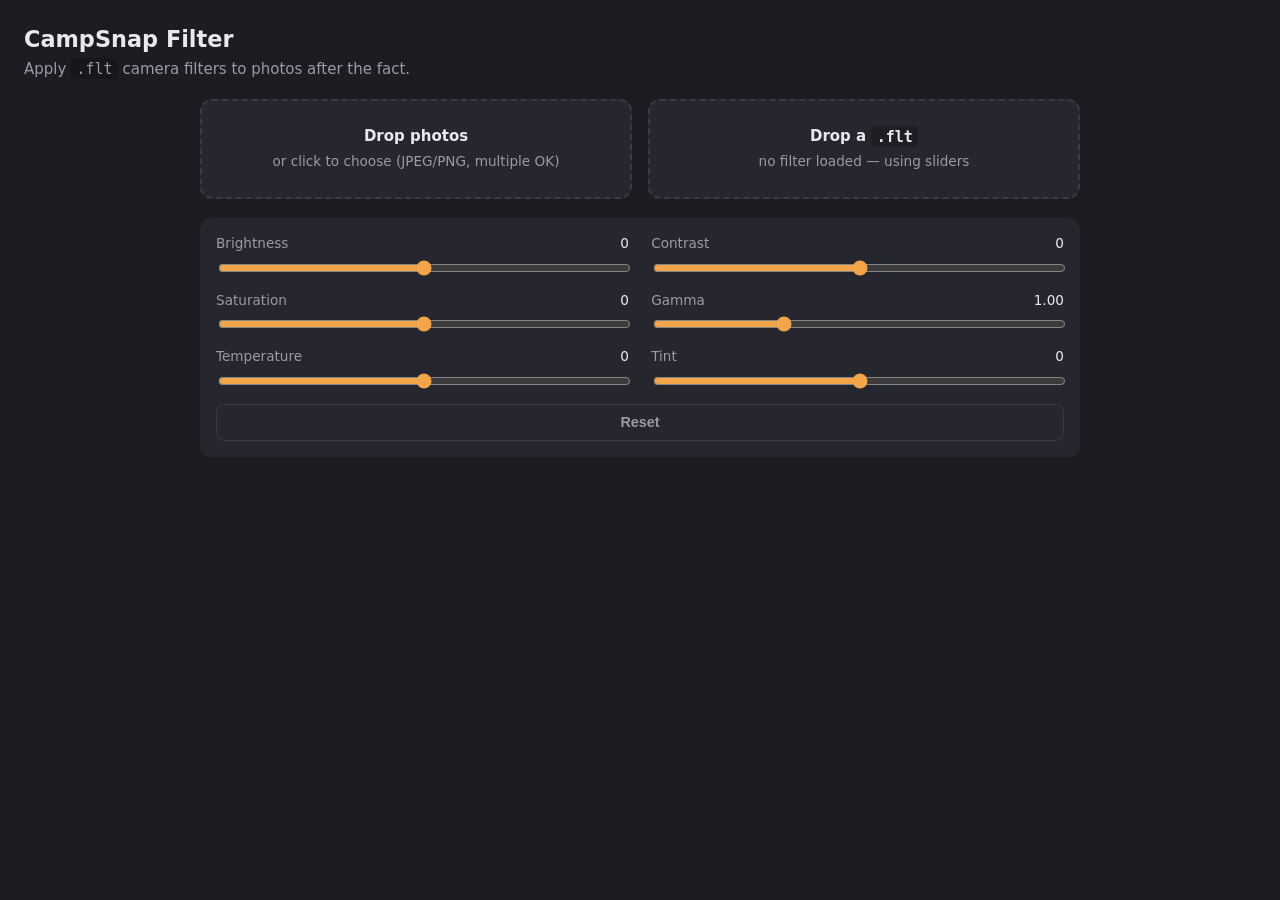
==== index.html @ 807b0ed3 "Initial commit: CampSnap .flt filter PWA Zero-dependency installable PWA that loads CampSnap .flt fi" ====
<!DOCTYPE html>
<html lang="en">
<head>
	<meta charset="UTF-8" />
	<meta name="viewport" content="width=device-width, initial-scale=1.0" />
	<meta name="theme-color" content="#1c1c22" />
	<link rel="manifest" href="manifest.webmanifest" />
	<link rel="icon" href="icons/icon.svg" type="image/svg+xml" />
	<link rel="apple-touch-icon" href="icons/icon.svg" />
	<link rel="stylesheet" href="styles.css" />
	<title>CampSnap Filter</title>
</head>
<body>
	<header>
		<h1>CampSnap Filter</h1>
		<p class="sub">Apply <code>.flt</code> camera filters to photos after the fact.</p>
	</header>

	<main>
		<section class="drops">
			<label class="drop" id="dropImage">
				<input type="file" id="imageInput" accept="image/*" multiple hidden />
				<span class="big">Drop photos</span>
				<span class="hint">or click to choose (JPEG/PNG, multiple OK)</span>
			</label>

			<label class="drop" id="dropFlt">
				<input type="file" id="fltInput" accept=".flt,text/plain" hidden />
				<span class="big">Drop a <code>.flt</code></span>
				<span class="hint" id="fltName">no filter loaded — using sliders</span>
			</label>
		</section>

		<section class="controls">
			<div class="ctrl"><label>Brightness <output id="oBrightness">0</output></label>
				<input type="range" id="brightness" min="-100" max="100" value="0" /></div>
			<div class="ctrl"><label>Contrast <output id="oContrast">0</output></label>
				<input type="range" id="contrast" min="-100" max="100" value="0" /></div>
			<div class="ctrl"><label>Saturation <output id="oSaturation">0</output></label>
				<input type="range" id="saturation" min="-100" max="100" value="0" /></div>
			<div class="ctrl"><label>Gamma <output id="oGamma">1.00</output></label>
				<input type="range" id="gamma" min="0.1" max="3" step="0.01" value="1" /></div>
			<div class="ctrl"><label>Temperature <output id="oTemperature">0</output></label>
				<input type="range" id="temperature" min="-100" max="100" value="0" /></div>
			<div class="ctrl"><label>Tint <output id="oTint">0</output></label>
				<input type="range" id="tint" min="-100" max="100" value="0" /></div>
			<button id="reset" type="button">Reset</button>
		</section>

		<section class="parsed" id="parsedBox" hidden>
			<h2>Parsed <code>.flt</code></h2>
			<pre id="parsedOut"></pre>
		</section>

		<section class="stage" id="stage" hidden>
			<canvas id="canvas"></canvas>
			<div class="thumbs" id="thumbs"></div>
			<div class="actions">
				<button id="download" type="button">Download current</button>
				<button id="downloadAll" type="button">Download all</button>
			</div>
		</section>
	</main>

	<script src="filter.js"></script>
	<script src="app.js"></script>
</body>
</html>
---- styles.css ----
:root {
	--bg: #1c1c22;
	--panel: #26262e;
	--line: #3a3a45;
	--text: #e8e8ee;
	--muted: #9a9aa8;
	--accent: #f2a649;
}

* { box-sizing: border-box; }

body {
	margin: 0;
	font: 15px/1.4 system-ui, sans-serif;
	background: var(--bg);
	color: var(--text);
	padding: 1.5rem;
}

header h1 { margin: 0 0 .2rem; font-size: 1.4rem; }
.sub { margin: 0 0 1.2rem; color: var(--muted); }
code { background: #00000033; padding: .1em .35em; border-radius: 4px; }

main { max-width: 880px; margin: 0 auto; }

.drops { display: grid; grid-template-columns: 1fr 1fr; gap: 1rem; }
.drop {
	display: flex; flex-direction: column; align-items: center; justify-content: center;
	gap: .3rem; padding: 1.6rem; text-align: center;
	border: 2px dashed var(--line); border-radius: 12px;
	background: var(--panel); cursor: pointer; transition: border-color .15s, background .15s;
}
.drop.over { border-color: var(--accent); background: #2e2e38; }
.drop .big { font-weight: 600; }
.drop .hint { color: var(--muted); font-size: .85rem; }

.controls {
	margin-top: 1.2rem; padding: 1rem; background: var(--panel);
	border-radius: 12px; display: grid; grid-template-columns: 1fr 1fr; gap: .8rem 1.4rem;
}
.ctrl { display: flex; flex-direction: column; gap: .3rem; }
.ctrl label { display: flex; justify-content: space-between; color: var(--muted); font-size: .85rem; }
.ctrl output { color: var(--text); }
input[type=range] { width: 100%; accent-color: var(--accent); }

button {
	background: var(--accent); color: #1c1c22; border: 0; border-radius: 8px;
	padding: .6rem 1rem; font-weight: 600; cursor: pointer; font-size: .9rem;
}
button:hover { filter: brightness(1.08); }
#reset { grid-column: 1 / -1; background: transparent; color: var(--muted); border: 1px solid var(--line); }

.parsed { margin-top: 1.2rem; }
.parsed pre {
	background: var(--panel); border: 1px solid var(--line); border-radius: 8px;
	padding: .8rem; overflow: auto; color: var(--muted);
}

.stage { margin-top: 1.2rem; }
canvas { max-width: 100%; border-radius: 10px; display: block; background: #000; }
.thumbs { display: flex; gap: .5rem; flex-wrap: wrap; margin: .8rem 0; }
.thumbs img {
	width: 64px; height: 64px; object-fit: cover; border-radius: 6px;
	border: 2px solid transparent; cursor: pointer;
}
.thumbs img.active { border-color: var(--accent); }
.actions { display: flex; gap: .6rem; }

@media (max-width: 600px) {
	.drops, .controls { grid-template-columns: 1fr; }
}
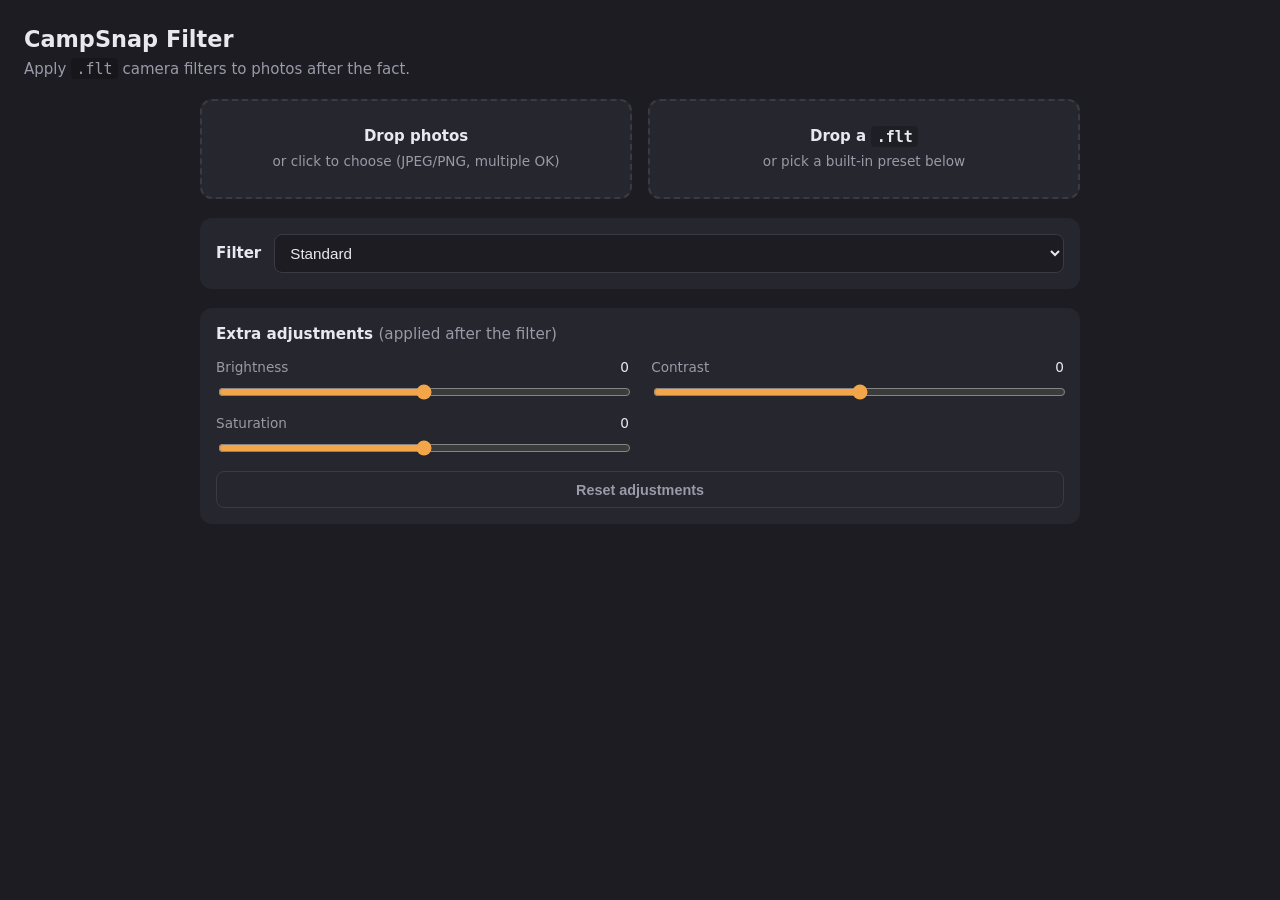
==== commit 629ecaee: "Reverse-engineer real .flt format; bundle 14 presets The .flt format is a 3x3 colour matrix (/1024) " ====
--- a/index.html
+++ b/index.html
@@ -27,29 +27,26 @@
 			<label class="drop" id="dropFlt">
 				<input type="file" id="fltInput" accept=".flt,text/plain" hidden />
 				<span class="big">Drop a <code>.flt</code></span>
-				<span class="hint" id="fltName">no filter loaded — using sliders</span>
+				<span class="hint" id="fltName">or pick a built-in preset below</span>
 			</label>
 		</section>
 
-		<section class="controls">
-			<div class="ctrl"><label>Brightness <output id="oBrightness">0</output></label>
-				<input type="range" id="brightness" min="-100" max="100" value="0" /></div>
-			<div class="ctrl"><label>Contrast <output id="oContrast">0</output></label>
-				<input type="range" id="contrast" min="-100" max="100" value="0" /></div>
-			<div class="ctrl"><label>Saturation <output id="oSaturation">0</output></label>
-				<input type="range" id="saturation" min="-100" max="100" value="0" /></div>
-			<div class="ctrl"><label>Gamma <output id="oGamma">1.00</output></label>
-				<input type="range" id="gamma" min="0.1" max="3" step="0.01" value="1" /></div>
-			<div class="ctrl"><label>Temperature <output id="oTemperature">0</output></label>
-				<input type="range" id="temperature" min="-100" max="100" value="0" /></div>
-			<div class="ctrl"><label>Tint <output id="oTint">0</output></label>
-				<input type="range" id="tint" min="-100" max="100" value="0" /></div>
-			<button id="reset" type="button">Reset</button>
+		<section class="preset">
+			<label for="presetSelect">Filter</label>
+			<select id="presetSelect"></select>
 		</section>
 
-		<section class="parsed" id="parsedBox" hidden>
-			<h2>Parsed <code>.flt</code></h2>
-			<pre id="parsedOut"></pre>
+		<section class="controls">
+			<h2>Extra adjustments <span class="muted">(applied after the filter)</span></h2>
+			<div class="grid">
+				<div class="ctrl"><label>Brightness <output id="oBrightness">0</output></label>
+					<input type="range" id="brightness" min="-100" max="100" value="0" /></div>
+				<div class="ctrl"><label>Contrast <output id="oContrast">0</output></label>
+					<input type="range" id="contrast" min="-100" max="100" value="0" /></div>
+				<div class="ctrl"><label>Saturation <output id="oSaturation">0</output></label>
+					<input type="range" id="saturation" min="-100" max="100" value="0" /></div>
+				<button id="reset" type="button">Reset adjustments</button>
+			</div>
 		</section>
 
 		<section class="stage" id="stage" hidden>
--- a/styles.css
+++ b/styles.css
@@ -34,10 +34,22 @@
 .drop .big { font-weight: 600; }
 .drop .hint { color: var(--muted); font-size: .85rem; }
 
+.preset {
+	margin-top: 1.2rem; padding: 1rem; background: var(--panel); border-radius: 12px;
+	display: flex; align-items: center; gap: .8rem;
+}
+.preset label { font-weight: 600; }
+.preset select {
+	flex: 1; padding: .55rem .7rem; border-radius: 8px; font-size: .95rem;
+	background: var(--bg); color: var(--text); border: 1px solid var(--line);
+}
+
 .controls {
-	margin-top: 1.2rem; padding: 1rem; background: var(--panel);
-	border-radius: 12px; display: grid; grid-template-columns: 1fr 1fr; gap: .8rem 1.4rem;
+	margin-top: 1.2rem; padding: 1rem; background: var(--panel); border-radius: 12px;
 }
+.controls h2 { margin: 0 0 .8rem; font-size: .95rem; font-weight: 600; }
+.controls h2 .muted { color: var(--muted); font-weight: 400; }
+.controls .grid { display: grid; grid-template-columns: 1fr 1fr; gap: .8rem 1.4rem; }
 .ctrl { display: flex; flex-direction: column; gap: .3rem; }
 .ctrl label { display: flex; justify-content: space-between; color: var(--muted); font-size: .85rem; }
 .ctrl output { color: var(--text); }
@@ -67,5 +79,5 @@
 .actions { display: flex; gap: .6rem; }
 
 @media (max-width: 600px) {
-	.drops, .controls { grid-template-columns: 1fr; }
+	.drops, .controls .grid { grid-template-columns: 1fr; }
 }
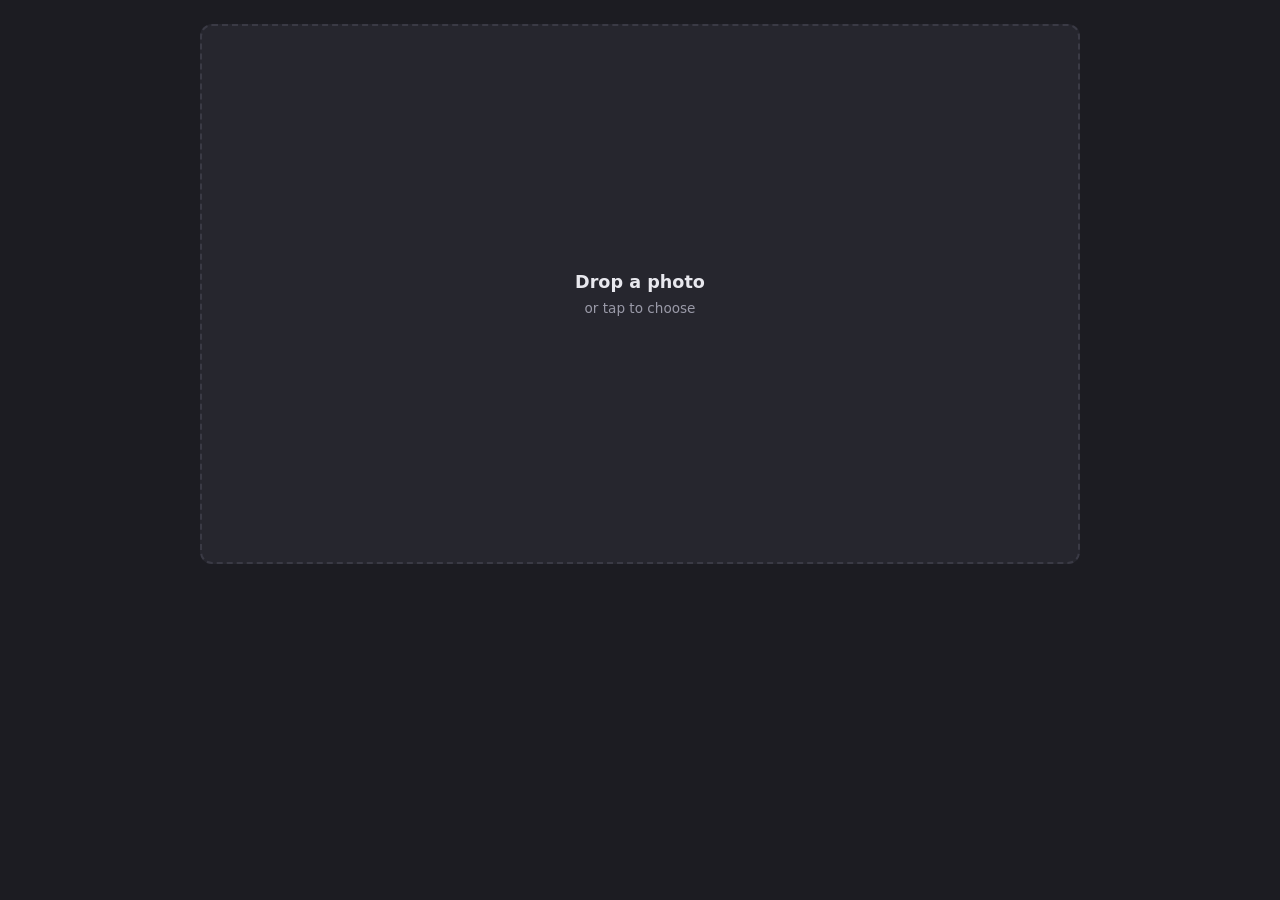
==== commit e6303db3: "Single-image flow, filter buttons with filenames, before/after split, mobile - Before/after draggabl" ====
--- a/index.html
+++ b/index.html
@@ -2,7 +2,7 @@
 <html lang="en">
 <head>
 	<meta charset="UTF-8" />
-	<meta name="viewport" content="width=device-width, initial-scale=1.0" />
+	<meta name="viewport" content="width=device-width, initial-scale=1.0, viewport-fit=cover" />
 	<meta name="theme-color" content="#1c1c22" />
 	<link rel="manifest" href="manifest.webmanifest" />
 	<link rel="icon" href="icons/icon.svg" type="image/svg+xml" />
@@ -11,52 +11,35 @@
 	<title>CampSnap Filter</title>
 </head>
 <body>
-	<header>
-		<h1>CampSnap Filter</h1>
-		<p class="sub">Apply <code>.flt</code> camera filters to photos after the fact.</p>
-	</header>
-
 	<main>
-		<section class="drops">
+		<section class="stage" id="stage">
 			<label class="drop" id="dropImage">
-				<input type="file" id="imageInput" accept="image/*" multiple hidden />
-				<span class="big">Drop photos</span>
-				<span class="hint">or click to choose (JPEG/PNG, multiple OK)</span>
+				<input type="file" id="imageInput" accept="image/*" hidden />
+				<span class="big">Drop a photo</span>
+				<span class="hint">or tap to choose</span>
 			</label>
 
-			<label class="drop" id="dropFlt">
-				<input type="file" id="fltInput" accept=".flt,text/plain" hidden />
-				<span class="big">Drop a <code>.flt</code></span>
-				<span class="hint" id="fltName">or pick a built-in preset below</span>
-			</label>
-		</section>
-
-		<section class="preset">
-			<label for="presetSelect">Filter</label>
-			<select id="presetSelect"></select>
-		</section>
-
-		<section class="controls">
-			<h2>Extra adjustments <span class="muted">(applied after the filter)</span></h2>
-			<div class="grid">
-				<div class="ctrl"><label>Brightness <output id="oBrightness">0</output></label>
-					<input type="range" id="brightness" min="-100" max="100" value="0" /></div>
-				<div class="ctrl"><label>Contrast <output id="oContrast">0</output></label>
-					<input type="range" id="contrast" min="-100" max="100" value="0" /></div>
-				<div class="ctrl"><label>Saturation <output id="oSaturation">0</output></label>
-					<input type="range" id="saturation" min="-100" max="100" value="0" /></div>
-				<button id="reset" type="button">Reset adjustments</button>
+			<div class="compare" id="compare" hidden>
+				<canvas id="canvas"></canvas>
+				<canvas id="canvasBefore"></canvas>
+				<div class="filmstrip">
+					<button id="prevFilter" type="button" aria-label="Previous filter">&lsaquo;</button>
+					<span id="filterName">&mdash;</span>
+					<button id="nextFilter" type="button" aria-label="Next filter">&rsaquo;</button>
+				</div>
+				<div class="divider" id="divider"><span class="grip"></span></div>
+				<span class="tag tag-before">before</span>
+				<span class="tag tag-after">after</span>
+				<button class="clear" id="clearImage" type="button" aria-label="Remove photo">&times;</button>
 			</div>
 		</section>
 
-		<section class="stage" id="stage" hidden>
-			<canvas id="canvas"></canvas>
-			<div class="thumbs" id="thumbs"></div>
-			<div class="actions">
-				<button id="download" type="button">Download current</button>
-				<button id="downloadAll" type="button">Download all</button>
-			</div>
-		</section>
+		<input type="file" id="fltInput" accept=".flt,text/plain" hidden />
+		<div class="picker" id="picker" hidden></div>
+
+		<div class="actions" id="actions" hidden>
+			<button id="download" type="button">Download</button>
+		</div>
 	</main>
 
 	<script src="filter.js"></script>
--- a/styles.css
+++ b/styles.css
@@ -8,6 +8,7 @@
 }
 
 * { box-sizing: border-box; }
+[hidden] { display: none !important; }
 
 body {
 	margin: 0;
@@ -17,67 +18,120 @@
 	padding: 1.5rem;
 }
 
-header h1 { margin: 0 0 .2rem; font-size: 1.4rem; }
-.sub { margin: 0 0 1.2rem; color: var(--muted); }
 code { background: #00000033; padding: .1em .35em; border-radius: 4px; }
 
 main { max-width: 880px; margin: 0 auto; }
 
-.drops { display: grid; grid-template-columns: 1fr 1fr; gap: 1rem; }
 .drop {
 	display: flex; flex-direction: column; align-items: center; justify-content: center;
-	gap: .3rem; padding: 1.6rem; text-align: center;
+	gap: .3rem; padding: 1.6rem; text-align: center; width: 100%; min-height: 60vh;
 	border: 2px dashed var(--line); border-radius: 12px;
 	background: var(--panel); cursor: pointer; transition: border-color .15s, background .15s;
 }
 .drop.over { border-color: var(--accent); background: #2e2e38; }
-.drop .big { font-weight: 600; }
+.drop .big { font-weight: 600; font-size: 1.1rem; }
 .drop .hint { color: var(--muted); font-size: .85rem; }
-
-.preset {
-	margin-top: 1.2rem; padding: 1rem; background: var(--panel); border-radius: 12px;
-	display: flex; align-items: center; gap: .8rem;
-}
-.preset label { font-weight: 600; }
-.preset select {
-	flex: 1; padding: .55rem .7rem; border-radius: 8px; font-size: .95rem;
-	background: var(--bg); color: var(--text); border: 1px solid var(--line);
-}
-
-.controls {
-	margin-top: 1.2rem; padding: 1rem; background: var(--panel); border-radius: 12px;
-}
-.controls h2 { margin: 0 0 .8rem; font-size: .95rem; font-weight: 600; }
-.controls h2 .muted { color: var(--muted); font-weight: 400; }
-.controls .grid { display: grid; grid-template-columns: 1fr 1fr; gap: .8rem 1.4rem; }
-.ctrl { display: flex; flex-direction: column; gap: .3rem; }
-.ctrl label { display: flex; justify-content: space-between; color: var(--muted); font-size: .85rem; }
-.ctrl output { color: var(--text); }
-input[type=range] { width: 100%; accent-color: var(--accent); }
 
 button {
 	background: var(--accent); color: #1c1c22; border: 0; border-radius: 8px;
 	padding: .6rem 1rem; font-weight: 600; cursor: pointer; font-size: .9rem;
 }
 button:hover { filter: brightness(1.08); }
-#reset { grid-column: 1 / -1; background: transparent; color: var(--muted); border: 1px solid var(--line); }
 
-.parsed { margin-top: 1.2rem; }
-.parsed pre {
-	background: var(--panel); border: 1px solid var(--line); border-radius: 8px;
-	padding: .8rem; overflow: auto; color: var(--muted);
+.compare { position: relative; display: inline-block; max-width: 100%; border-radius: 12px; overflow: hidden; line-height: 0; }
+.compare canvas { max-width: 100%; display: block; background: #000; }
+#canvasBefore { position: absolute; inset: 0; clip-path: inset(0 50% 0 0); }
+
+.divider {
+	position: absolute; top: 0; bottom: 0; left: 50%; width: 2px;
+	background: #fff; transform: translateX(-1px); cursor: ew-resize; touch-action: none;
+}
+.divider .grip {
+	position: absolute; top: 50%; left: 50%; width: 32px; height: 32px;
+	transform: translate(-50%, -50%); border-radius: 50%;
+	background: #fff; box-shadow: 0 0 0 2px #0006;
+}
+.divider .grip::before {
+	content: "\2194"; position: absolute; inset: 0;
+	display: flex; align-items: center; justify-content: center;
+	color: #1c1c22; font-size: 18px; line-height: 1;
+}
+.tag {
+	position: absolute; bottom: 8px; padding: .15rem .5rem; border-radius: 6px;
+	background: #0009; color: #fff; font-size: .7rem; letter-spacing: .04em;
+	text-transform: uppercase; pointer-events: none; line-height: 1.4;
+}
+.tag-before { left: 8px; }
+.tag-after { right: 8px; }
+
+.filmstrip {
+	position: absolute; top: 10px; left: 50%; transform: translateX(-50%);
+	display: flex; align-items: center; gap: .4rem; line-height: 1;
+	background: #000a; border-radius: 999px; padding: .25rem .3rem; max-width: 90%;
+}
+.filmstrip button {
+	background: #ffffff1a; color: #fff; border-radius: 50%; padding: 0;
+	width: 28px; height: 28px; font-size: 18px; display: flex; align-items: center; justify-content: center;
+}
+.filmstrip button:hover { background: var(--accent); color: #1c1c22; filter: none; }
+.filmstrip #filterName {
+	color: #fff; font-weight: 600; font-size: .85rem; padding: 0 .4rem;
+	white-space: nowrap; overflow: hidden; text-overflow: ellipsis;
 }
 
-.stage { margin-top: 1.2rem; }
-canvas { max-width: 100%; border-radius: 10px; display: block; background: #000; }
-.thumbs { display: flex; gap: .5rem; flex-wrap: wrap; margin: .8rem 0; }
-.thumbs img {
-	width: 64px; height: 64px; object-fit: cover; border-radius: 6px;
-	border: 2px solid transparent; cursor: pointer;
+.picker {
+	display: flex; flex-wrap: wrap; gap: .5rem; margin: .9rem 0;
 }
-.thumbs img.active { border-color: var(--accent); }
+.picker button {
+	display: flex; flex-direction: column; align-items: flex-start; gap: .1rem;
+	background: var(--panel); color: var(--text); border: 1px solid var(--line);
+	font-weight: 500; font-size: .85rem; text-align: left; line-height: 1.2;
+}
+.picker button:hover { filter: none; border-color: var(--accent); }
+.picker button.active {
+	background: var(--accent); color: #1c1c22; border-color: var(--accent); font-weight: 600;
+}
+.picker .b-file { font-size: .68rem; font-weight: 400; color: var(--muted); }
+.picker button.active .b-file { color: #1c1c22; opacity: .8; }
+.picker button.load-flt {
+	justify-content: center; border-style: dashed; color: var(--muted); font-weight: 600;
+}
+.picker button.load-flt:hover { color: var(--text); }
+
+.clear {
+	position: absolute; top: 8px; right: 8px; z-index: 2;
+	width: 32px; height: 32px; border-radius: 50%; padding: 0;
+	display: flex; align-items: center; justify-content: center;
+	background: #000a; color: #fff; font-size: 22px; line-height: 1;
+}
+.clear:hover { background: #d9534f; color: #fff; filter: none; }
+
 .actions { display: flex; gap: .6rem; }
 
 @media (max-width: 600px) {
-	.drops, .controls .grid { grid-template-columns: 1fr; }
+	body { padding: 1rem .85rem; }
+	.drop { min-height: 55vh; padding: 1.1rem; }
+
+	/* filters become a single swipeable row instead of a tall wrapped grid */
+	.picker {
+		flex-wrap: nowrap; overflow-x: auto; scroll-snap-type: x mandatory;
+		-webkit-overflow-scrolling: touch; padding-bottom: .3rem;
+		margin: .7rem -.85rem; padding-left: .85rem; padding-right: .85rem;
+	}
+	.picker::-webkit-scrollbar { display: none; }
+	.picker { scrollbar-width: none; }
+	.picker button { flex: 0 0 auto; scroll-snap-align: start; padding: .55rem .9rem; }
+
+	.filmstrip button { width: 34px; height: 34px; font-size: 20px; }
+	.filmstrip #filterName { font-size: .8rem; }
+
+	.actions button { width: 100%; }
 }
+
+/* larger touch targets on coarse pointers */
+@media (pointer: coarse) {
+	.divider { width: 3px; }
+	.divider .grip { width: 40px; height: 40px; }
+	.divider .grip::before { font-size: 20px; }
+	.clear { width: 40px; height: 40px; font-size: 26px; }
+}
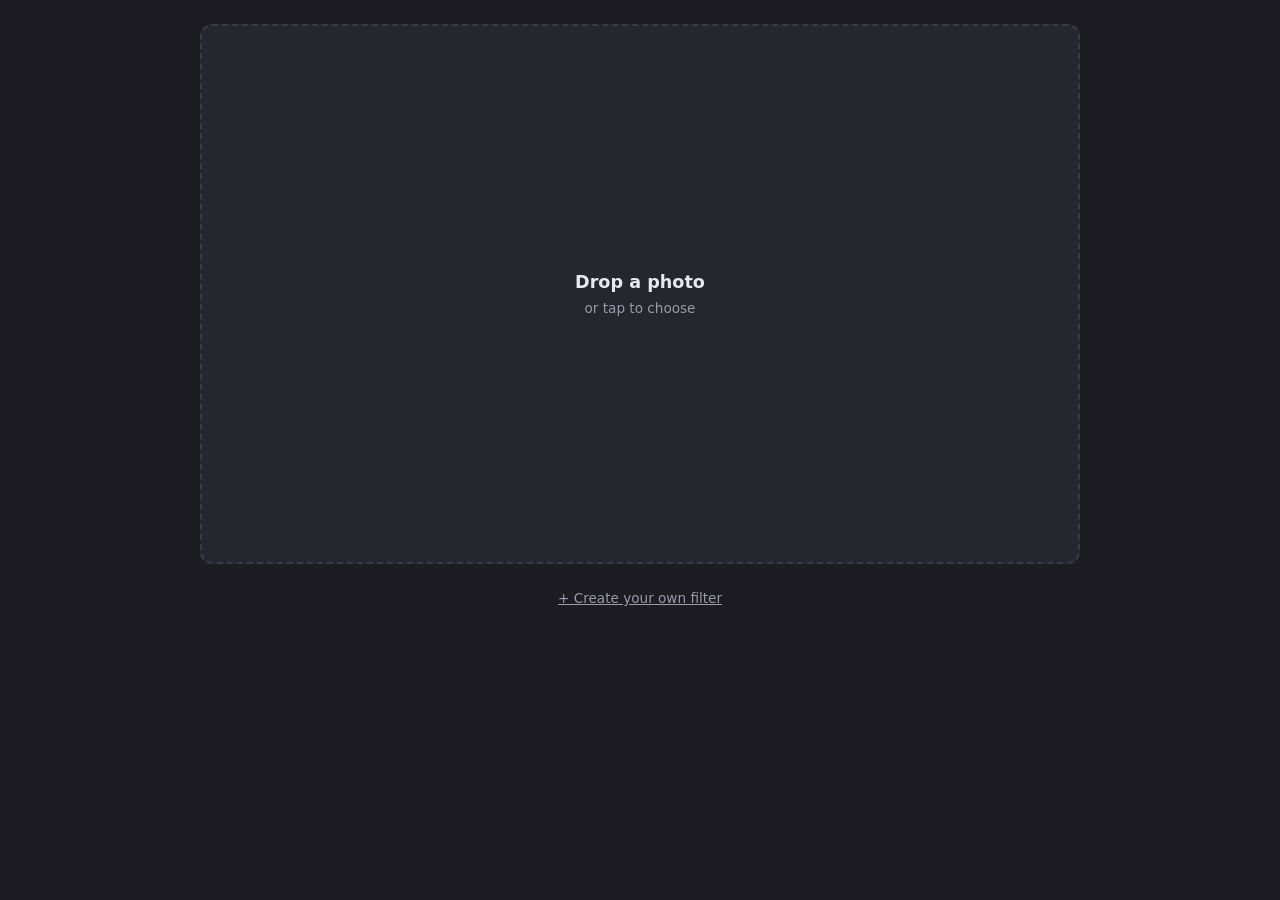
==== commit f2a4ccef: "Add filter creator: live-edit a photo and export .flt create.html/create.js compile edit sliders (br" ====
--- a/index.html
+++ b/index.html
@@ -5,12 +5,31 @@
 	<meta name="viewport" content="width=device-width, initial-scale=1.0, viewport-fit=cover" />
 	<meta name="theme-color" content="#1c1c22" />
 	<link rel="manifest" href="manifest.webmanifest" />
-	<link rel="icon" href="icons/icon.svg" type="image/svg+xml" />
-	<link rel="apple-touch-icon" href="icons/icon.svg" />
+	<link rel="icon" href="icons/favicon-32.png" type="image/png" />
+	<link rel="apple-touch-icon" href="icons/icon-192.png" />
 	<link rel="stylesheet" href="styles.css" />
 	<title>CampSnap Filter</title>
 </head>
 <body>
+	<div class="install-banner" id="installBanner" hidden>
+		<img src="icons/icon-192.png" alt="" />
+		<span>Install Camp Filter for offline, full-screen use.</span>
+		<button id="installBtn" type="button">Install</button>
+		<button id="installClose" class="x" type="button" aria-label="Dismiss">&times;</button>
+	</div>
+
+	<div class="modal" id="iosModal" hidden>
+		<div class="modal-card">
+			<h2>Add to Home Screen</h2>
+			<ol>
+				<li>Tap the <strong>Share</strong> button in Safari's toolbar.</li>
+				<li>Scroll down and tap <strong>Add to Home Screen</strong>.</li>
+				<li>Tap <strong>Add</strong> &mdash; it installs like an app.</li>
+			</ol>
+			<button id="iosModalClose" type="button">Got it</button>
+		</div>
+	</div>
+
 	<main>
 		<section class="stage" id="stage">
 			<label class="drop" id="dropImage">
@@ -40,6 +59,8 @@
 		<div class="actions" id="actions" hidden>
 			<button id="download" type="button">Download</button>
 		</div>
+
+		<p class="app-link"><a href="create.html">+ Create your own filter</a></p>
 	</main>
 
 	<script src="filter.js"></script>
--- a/styles.css
+++ b/styles.css
@@ -21,6 +21,29 @@
 code { background: #00000033; padding: .1em .35em; border-radius: 4px; }
 
 main { max-width: 880px; margin: 0 auto; }
+
+.install-banner {
+	max-width: 880px; margin: 0 auto 1rem; display: flex; align-items: center; gap: .7rem;
+	background: var(--panel); border: 1px solid var(--line); border-radius: 12px; padding: .6rem .8rem;
+}
+.install-banner img { width: 34px; height: 34px; border-radius: 8px; }
+.install-banner span { flex: 1; font-size: .9rem; }
+.install-banner .x {
+	background: transparent; color: var(--muted); padding: .2rem .5rem; font-size: 1.2rem; line-height: 1;
+}
+.install-banner .x:hover { color: var(--text); filter: none; }
+
+.modal {
+	position: fixed; inset: 0; z-index: 10; display: flex; align-items: center; justify-content: center;
+	background: #000a; padding: 1rem;
+}
+.modal-card {
+	background: var(--panel); border: 1px solid var(--line); border-radius: 14px;
+	padding: 1.4rem; max-width: 360px; width: 100%;
+}
+.modal-card h2 { margin: 0 0 .8rem; font-size: 1.1rem; }
+.modal-card ol { margin: 0 0 1.2rem; padding-left: 1.2rem; line-height: 1.6; color: var(--text); }
+.modal-card button { width: 100%; }
 
 .drop {
 	display: flex; flex-direction: column; align-items: center; justify-content: center;
@@ -108,6 +131,35 @@
 
 .actions { display: flex; gap: .6rem; }
 
+/* --- creator tool --- */
+.topbar { display: flex; align-items: center; gap: 1rem; margin-bottom: 1rem; }
+.topbar a { color: var(--accent); text-decoration: none; font-weight: 600; }
+.topbar strong { color: var(--muted); font-weight: 500; }
+
+.editor {
+	display: grid; grid-template-columns: 1fr 1fr; gap: .8rem 1.4rem;
+	background: var(--panel); border-radius: 12px; padding: 1rem; margin-top: 1.2rem;
+}
+.editor .row { display: flex; flex-direction: column; gap: .3rem; }
+.editor label { display: flex; justify-content: space-between; color: var(--muted); font-size: .85rem; }
+.editor output { color: var(--text); }
+.editor input[type=range] { width: 100%; accent-color: var(--accent); }
+.editor #reset { background: transparent; color: var(--muted); border: 1px solid var(--line); }
+
+.export { display: flex; align-items: center; gap: .6rem; margin-top: 1rem; }
+.export input[type=text] {
+	flex: 1; padding: .55rem .7rem; border-radius: 8px; font-size: .95rem;
+	background: var(--bg); color: var(--text); border: 1px solid var(--line);
+}
+.note { color: var(--muted); font-size: .8rem; margin-top: .6rem; line-height: 1.5; }
+
+.app-link { display: block; text-align: center; margin: 1.5rem 0 .5rem; }
+.app-link a { color: var(--muted); font-size: .85rem; }
+
+@media (max-width: 600px) {
+	.editor { grid-template-columns: 1fr; }
+}
+
 @media (max-width: 600px) {
 	body { padding: 1rem .85rem; }
 	.drop { min-height: 55vh; padding: 1.1rem; }
